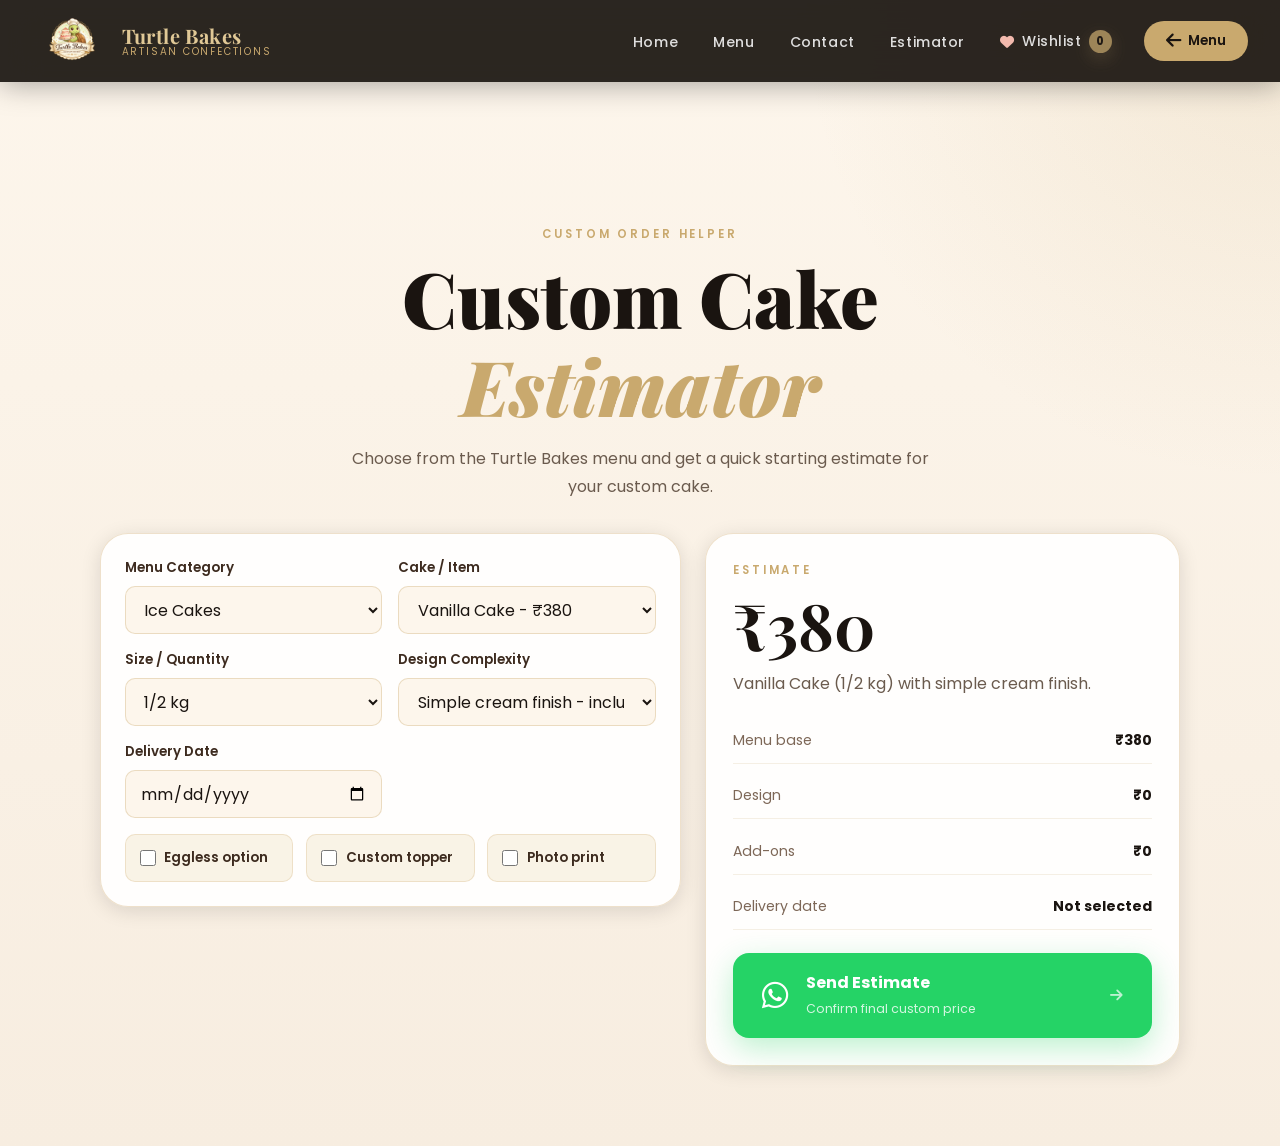
==== estimator.html @ bf0e906a "initial commit" ====
<!DOCTYPE html>
<html lang="en">

<head>
  <meta charset="UTF-8" />
  <meta name="viewport" content="width=device-width, initial-scale=1.0" />
  <title>Custom Cake Estimator | Turtle Bakes</title>
  <link rel="stylesheet" href="style.css" />
  <link rel="icon" type="image/png" sizes="64x64" href="logo.png" />
  <link
    href="https://fonts.googleapis.com/css2?family=Playfair+Display:ital,wght@0,400;0,600;0,700;0,900;1,400;1,600&family=Poppins:wght@300;400;500;600&family=Cormorant+Garamond:ital,wght@0,300;0,400;1,300;1,400&display=swap"
    rel="stylesheet" />
  <link rel="stylesheet" href="https://cdnjs.cloudflare.com/ajax/libs/font-awesome/6.5.0/css/all.min.css" />
</head>

<body class="estimator-page-body">
  <nav class="navbar wishlist-page-nav scrolled" id="navbar">
    <div class="nav-container">
      <a href="index.html#home" class="nav-logo">
        <span class="logo-turtle"><img src="logo.png" alt="Turtle Bakes logo" style="width: 80px;"></span>
        <div class="logo-text">
          <span class="logo-main">Turtle Bakes</span>
          <span class="logo-tagline">Artisan Confections</span>
        </div>
      </a>
      <ul class="nav-links" id="navLinks">
        <li><a href="index.html#home" class="nav-link">Home</a></li>
        <li><a href="index.html#menu" class="nav-link">Menu</a></li>
        <li><a href="index.html#contact" class="nav-link">Contact</a></li>
        <li><a href="estimator.html" class="nav-link active-link">Estimator</a></li>
        <li>
          <a href="wishlist.html" class="nav-link wishlist-nav-link" aria-label="Open wishlist">
            <i class="fas fa-heart"></i>
            <span>Wishlist</span>
            <span class="wishlist-count" data-wishlist-count>0</span>
          </a>
        </li>
      </ul>
      <a href="https://wa.me/916383881006?text=Hi%2C%20I%20want%20to%20enquire%20about%20cakes" target="_blank"
        class="nav-cta nav-cta-mobile">
        <i class="fab fa-whatsapp"></i> Order Now
      </a>
      <a href="index.html#menu" class="nav-cta nav-cta-desktop">
        <i class="fas fa-arrow-left"></i> Menu
      </a>
      <button class="hamburger" id="hamburger" aria-label="Toggle menu">
        <span></span><span></span><span></span>
      </button>
    </div>
  </nav>

  <main class="estimator-page">
    <section class="estimator-hero">
      <p class="section-eyebrow">Custom Order Helper</p>
      <h1>Custom Cake <em>Estimator</em></h1>
      <p>Choose from the Turtle Bakes menu and get a quick starting estimate for your custom cake.</p>
    </section>

    <section class="estimator-shell">
      <form class="estimator-panel" id="estimatorForm">
        <div class="estimator-field">
          <label for="categorySelect">Menu Category</label>
          <select id="categorySelect"></select>
        </div>

        <div class="estimator-field">
          <label for="cakeSelect">Cake / Item</label>
          <select id="cakeSelect"></select>
        </div>

        <div class="estimator-field">
          <label for="sizeSelect">Size / Quantity</label>
          <select id="sizeSelect"></select>
        </div>

        <div class="estimator-field">
          <label for="designSelect">Design Complexity</label>
          <select id="designSelect">
            <option value="0">Simple cream finish - included</option>
            <option value="120">Standard custom design - +₹120</option>
            <option value="250">Premium theme design - +₹250</option>
            <option value="450">Detailed sculpted design - +₹450</option>
          </select>
        </div>

        <div class="estimator-field">
          <label for="deliveryDate">Delivery Date</label>
          <input type="date" id="deliveryDate" />
        </div>

        <div class="estimator-addons">
          <label><input type="checkbox" value="50" data-addon="Eggless option" /> Eggless option</label>
          <label><input type="checkbox" value="120" data-addon="Custom topper" /> Custom topper</label>
          <label><input type="checkbox" value="150" data-addon="Photo print" /> Photo print</label>
        </div>
      </form>

      <aside class="estimator-result">
        <p class="section-eyebrow">Estimate</p>
        <h2 id="estimateTotal">₹0</h2>
        <p id="estimateSummary">Select a cake to calculate your starting estimate.</p>
        <div class="estimator-breakdown" id="estimateBreakdown"></div>
        <a href="#" target="_blank" class="btn-whatsapp-large estimator-whatsapp" id="estimateWhatsApp">
          <i class="fab fa-whatsapp"></i>
          <div>
            <span>Send Estimate</span>
            <small>Confirm final custom price</small>
          </div>
          <i class="fas fa-arrow-right"></i>
        </a>
      </aside>
    </section>
  </main>

  <script src="js/wishlist.js"></script>
  <script src="js/estimator.js"></script>
</body>

</html>
---- style.css ----
/* =============================================
   TURTLE BAKES — Luxury Bakery CSS
   Patisserie-inspired dark + beige palette
   ============================================= */

/* ─── CSS VARIABLES ─── */
:root {
  --dark:       #1a1410;
  --dark-2:     #231c15;
  --dark-3:     #2e2318;
  --mocha:      #3d2b1f;
  --gold:       #c9a96e;
  --gold-light: #e0c896;
  --gold-pale:  #f5ead4;
  --cream:      #fdf6ec;
  --cream-2:    #f7ede0;
  --beige:      #e8d5b7;
  --text-light: rgba(255,255,255,0.85);
  --text-muted: rgba(255,255,255,0.5);
  --shadow-sm:  0 4px 20px rgba(0,0,0,0.12);
  --shadow-md:  0 8px 40px rgba(0,0,0,0.2);
  --shadow-lg:  0 20px 60px rgba(0,0,0,0.3);
  --radius:     16px;
  --radius-sm:  10px;
  --radius-lg:  28px;
  --transition: 0.42s cubic-bezier(0.22,1,0.36,1);
}

/* ─── RESET & BASE ─── */
*, *::before, *::after { box-sizing: border-box; margin: 0; padding: 0; }
html { scroll-behavior: smooth; font-size: 16px; }
body {
  font-family: 'Poppins', sans-serif;
  background: var(--cream);
  color: var(--dark);
  overflow-x: hidden;
}
img { display: block; width: 100%; object-fit: cover; }
a { text-decoration: none; color: inherit; }
ul { list-style: none; }
button { border: none; cursor: pointer; background: none; font-family: inherit; }

.feat-img-wrap img,
.baking-img img,
.menu-card-img img,
.wishlist-page-img img,
.wishlist-detail-image img,
.about-img-main img,
.about-img-accent img,
.contact-img-card img {
  width: 100%;
  height: 100%;
  object-fit: cover;
  object-position: center center;
}

/* ─── TYPOGRAPHY ─── */
h1, h2, h3, h4 { font-family: 'Playfair Display', serif; line-height: 1.15; }
h1 { font-size: clamp(2.6rem, 6vw, 5.2rem); font-weight: 900; }
h2 { font-size: clamp(2rem, 4vw, 3.4rem); font-weight: 700; }
h3 { font-size: 1.25rem; font-weight: 600; }
h4 { font-size: 1.05rem; font-weight: 600; }
em { font-style: italic; color: var(--gold); }

/* ─── SCROLLBAR ─── */
::-webkit-scrollbar { width: 6px; }
::-webkit-scrollbar-track { background: var(--cream); }
::-webkit-scrollbar-thumb { background: var(--gold); border-radius: 3px; }

/* ─── SECTION HELPERS ─── */
.section-eyebrow {
  font-family: 'Poppins', sans-serif;
  font-size: 0.72rem;
  font-weight: 600;
  letter-spacing: 0.25em;
  text-transform: uppercase;
  color: var(--gold);
  margin-bottom: 0.6rem;
  display: block;
}
.section-eyebrow.light { color: var(--gold-light); }

.section-title { margin-bottom: 1rem; }
.section-sub {
  font-size: 1.02rem;
  color: #6b5b4e;
  max-width: 520px;
  margin: 0 auto;
  line-height: 1.7;
}

.section-header {
  text-align: center;
  padding: 0 1rem 3rem;
  max-width: 700px;
  margin: 0 auto;
}

/* ─── BUTTONS ─── */
.btn-primary {
  display: inline-flex;
  align-items: center;
  gap: 0.7rem;
  padding: 1rem 2.2rem;
  background: var(--gold);
  color: var(--dark);
  font-weight: 600;
  font-size: 0.9rem;
  letter-spacing: 0.05em;
  border-radius: 60px;
  transition: var(--transition);
  position: relative;
  overflow: hidden;
}
.btn-primary::before {
  content: '';
  position: absolute;
  inset: 0;
  background: white;
  opacity: 0;
  transition: opacity 0.3s;
}
.btn-primary:hover { transform: translateY(-3px); box-shadow: 0 12px 35px rgba(201,169,110,0.45); }
.btn-primary:hover::before { opacity: 0.12; }
.btn-primary i { transition: transform 0.3s; }
.btn-primary:hover i { transform: translateX(5px); }

.btn-outline {
  display: inline-flex;
  align-items: center;
  gap: 0.7rem;
  padding: 1rem 2.2rem;
  border: 1.5px solid var(--gold-light);
  color: var(--gold-light);
  font-weight: 600;
  font-size: 0.9rem;
  letter-spacing: 0.05em;
  border-radius: 60px;
  transition: var(--transition);
}
.btn-outline:hover {
  background: var(--gold-light);
  color: var(--dark);
  transform: translateY(-3px);
}
.btn-outline:hover i { transform: translateX(5px); }
.btn-outline i { transition: transform 0.3s; }

.btn-whatsapp {
  display: inline-flex;
  align-items: center;
  gap: 0.7rem;
  padding: 1rem 2.2rem;
  background: #25D366;
  color: white;
  font-weight: 600;
  font-size: 0.95rem;
  border-radius: 60px;
  transition: var(--transition);
  box-shadow: 0 8px 25px rgba(37,211,102,0.3);
}
.btn-whatsapp:hover { background: #1ebe5d; transform: translateY(-3px); box-shadow: 0 14px 35px rgba(37,211,102,0.4); }
.btn-whatsapp i { font-size: 1.2rem; }

/* ─── ANIMATIONS ─── */
@keyframes fadeUp {
  from { opacity: 0; transform: translateY(30px); }
  to   { opacity: 1; transform: translateY(0); }
}
@keyframes marquee {
  from { transform: translateX(0); }
  to   { transform: translateX(-50%); }
}
@keyframes pulse-ring {
  0%   { transform: scale(0.95); box-shadow: 0 0 0 0 rgba(37,211,102,0.6); }
  70%  { transform: scale(1);    box-shadow: 0 0 0 14px rgba(37,211,102,0); }
  100% { transform: scale(0.95); box-shadow: 0 0 0 0 rgba(37,211,102,0); }
}
@keyframes scrollLine {
  0%   { height: 0; opacity: 1; }
  100% { height: 48px; opacity: 0; }
}
@keyframes countUp { from { opacity: 0; } to { opacity: 1; } }

/* Reveal on scroll */
.reveal {
  opacity: 0;
  transform: translateY(40px);
  transition: opacity 0.7s ease, transform 0.7s ease;
}
.reveal.visible { opacity: 1; transform: translateY(0); }
.reveal:nth-child(2) { transition-delay: 0.1s; }
.reveal:nth-child(3) { transition-delay: 0.2s; }
.reveal:nth-child(4) { transition-delay: 0.3s; }
.reveal:nth-child(5) { transition-delay: 0.4s; }

/* Slide content animations */
.hero-slide .fade-up { opacity: 0; transform: translateY(28px); }
.hero-slide.active .fade-up { animation: fadeUp 0.7s ease forwards; }
.hero-slide.active .delay-1 { animation-delay: 0.2s; }
.hero-slide.active .delay-2 { animation-delay: 0.4s; }
.hero-slide.active .delay-3 { animation-delay: 0.6s; }

/* ─── NAVBAR ─── */
.navbar {
  position: fixed;
  top: 0; left: 0; right: 0;
  z-index: 1000;
  transition: background 0.4s, box-shadow 0.4s, padding 0.4s;
  padding: 1.4rem 0;
}
.navbar.scrolled {
  background: rgba(26,20,16,0.92);
  backdrop-filter: blur(18px) saturate(1.5);
  -webkit-backdrop-filter: blur(18px) saturate(1.5);
  box-shadow: 0 2px 30px rgba(0,0,0,0.35);
  padding: 0.9rem 0;
}

.nav-container {
  max-width: 1280px;
  margin: 0 auto;
  padding: 0 2rem;
  display: flex;
  align-items: center;
  gap: 2rem;
}

.nav-logo {
  display: flex;
  align-items: center;
  gap: 0.6rem;
  text-decoration: none;
  margin-right: auto;
  order: 1;
}
.logo-turtle { font-size: 1.8rem; }
.logo-text { display: flex; flex-direction: column; line-height: 1.1; }
.logo-main {
  font-family: 'Playfair Display', serif;
  font-size: 1.25rem;
  font-weight: 700;
  color: var(--gold-light);
  letter-spacing: 0.02em;
}
.logo-tagline {
  font-size: 0.62rem;
  font-weight: 400;
  letter-spacing: 0.18em;
  text-transform: uppercase;
  color: var(--gold);
}

.nav-links {
  display: flex;
  gap: 2.2rem;
  align-items: center;
  order: 2;
}
.nav-link {
  font-size: 0.88rem;
  font-weight: 500;
  color: var(--text-light);
  letter-spacing: 0.04em;
  position: relative;
  transition: color 0.3s;
}
.nav-link::after {
  content: '';
  position: absolute;
  bottom: -4px; left: 0;
  width: 0; height: 1.5px;
  background: var(--gold);
  transition: width 0.3s ease;
}
.nav-link:hover { color: var(--gold-light); }
.nav-link:hover::after { width: 100%; }

.nav-cta {
  display: flex;
  align-items: center;
  gap: 0.4rem;
  padding: 0.6rem 1.4rem;
  background: #25D366;
  color: white;
  font-size: 0.85rem;
  font-weight: 600;
  border-radius: 60px;
  transition: var(--transition);
  order: 3;
  flex-shrink: 0;
}
.nav-cta:hover { background: #1ebe5d; transform: translateY(-2px); }
.nav-cta i { font-size: 1.1rem; }

.hamburger {
  display: none;
  flex-direction: column;
  gap: 5px;
  padding: 4px;
  order: 4;
  flex-shrink: 0;
}
.hamburger span {
  display: block;
  width: 24px; height: 2px;
  background: var(--gold-light);
  border-radius: 2px;
  transition: 0.3s;
}
.hamburger.active span:nth-child(1) { transform: rotate(45deg) translate(5px,5px); }
.hamburger.active span:nth-child(2) { opacity: 0; }
.hamburger.active span:nth-child(3) { transform: rotate(-45deg) translate(5px,-5px); }

/* ─── HERO ─── */
.hero {
  position: relative;
  width: 100%;
  height: 100vh;
  min-height: 600px;
  overflow: hidden;
}

.hero-slider {
  position: relative;
  width: 100%; height: 100%;
}

.hero-slide {
  position: absolute;
  inset: 0;
  background-image: var(--slide-bg);
  background-size: cover;
  background-position: center center;
  opacity: 0;
  transition: opacity 1.1s ease;
  transform: scale(1.04);
}
.hero-slide.active {
  opacity: 1;
  z-index: 1;
  animation: heroZoom 7s ease forwards;
}
@keyframes heroZoom {
  from { transform: scale(1.04); }
  to   { transform: scale(1); }
}

.slide-overlay {
  position: absolute;
  inset: 0;
  background: linear-gradient(
    135deg,
    rgba(20,12,8,0.78) 0%,
    rgba(20,12,8,0.4) 60%,
    rgba(20,12,8,0.2) 100%
  );
}

.slide-content {
  position: absolute;
  inset: 0;
  display: flex;
  flex-direction: column;
  justify-content: center;
  padding: 0 8vw;
  max-width: 780px;
  z-index: 2;
}

.slide-label {
  font-size: 0.75rem;
  font-weight: 600;
  letter-spacing: 0.3em;
  text-transform: uppercase;
  color: var(--gold);
  margin-bottom: 1.2rem;
}

.slide-title {
  color: white;
  text-shadow: 0 4px 30px rgba(0,0,0,0.4);
  margin-bottom: 1.2rem;
}

.slide-sub {
  font-size: 1.1rem;
  color: rgba(255,255,255,0.75);
  margin-bottom: 2.5rem;
  font-weight: 300;
  letter-spacing: 0.02em;
}

.slider-btn {
  position: absolute;
  top: 50%; transform: translateY(-50%);
  z-index: 10;
  width: 54px; height: 54px;
  border-radius: 50%;
  background: rgba(255,255,255,0.12);
  backdrop-filter: blur(8px);
  color: white;
  font-size: 1rem;
  transition: var(--transition);
  border: 1px solid rgba(255,255,255,0.2);
}
.slider-btn:hover { background: var(--gold); color: var(--dark); transform: translateY(-50%) scale(1.1); }
.slider-btn.prev { left: 2rem; }
.slider-btn.next { right: 2rem; }

.slider-dots {
  position: absolute;
  bottom: 2.5rem; left: 50%;
  transform: translateX(-50%);
  display: flex; gap: 0.6rem;
  z-index: 10;
}
.slider-dot {
  width: 8px; height: 8px;
  border-radius: 50%;
  background: rgba(255,255,255,0.4);
  cursor: pointer;
  transition: 0.3s;
}
.slider-dot.active {
  background: var(--gold);
  width: 24px;
  border-radius: 4px;
}

.scroll-indicator {
  position: absolute;
  bottom: 2.5rem; right: 3rem;
  display: flex;
  flex-direction: column;
  align-items: center;
  gap: 0.4rem;
  z-index: 10;
}
.scroll-indicator span {
  font-size: 0.65rem;
  letter-spacing: 0.2em;
  text-transform: uppercase;
  color: rgba(255,255,255,0.5);
  writing-mode: vertical-rl;
}
.scroll-line {
  width: 1px;
  height: 48px;
  background: linear-gradient(to bottom, var(--gold), transparent);
  animation: scrollLine 1.8s ease-in-out infinite;
}

/* ─── MARQUEE ─── */
.marquee-strip {
  background: var(--dark-2);
  border-top: 1px solid rgba(201,169,110,0.15);
  border-bottom: 1px solid rgba(201,169,110,0.15);
  padding: 0.95rem 0;
  overflow: hidden;
  white-space: nowrap;
}
.marquee-track {
  display: inline-flex;
  gap: 2.5rem;
  animation: marquee 28s linear infinite;
}
.marquee-track span {
  font-size: 0.82rem;
  font-weight: 500;
  letter-spacing: 0.1em;
  text-transform: uppercase;
  color: var(--gold);
}
.marquee-track span:nth-child(even) {
  color: rgba(201,169,110,0.35);
  font-size: 0.6rem;
}

/* ─── FEATURED SECTION ─── */
.featured {
  padding: 6rem 0 5rem;
  background: var(--cream);
  overflow: hidden;
}

.featured-wrapper {
  position: relative;
  display: flex;
  align-items: center;
  gap: 0;
}

.featured-track-container {
  flex: 1;
  overflow: hidden;
  padding: 1rem 0 2rem;
  cursor: grab;
  user-select: none;
}
.featured-track-container:active { cursor: grabbing; }

.featured-track {
  display: flex;
  gap: 1.5rem;
  padding: 0.5rem 4rem;
  transition: transform 0.5s cubic-bezier(0.22,1,0.36,1);
}

.feat-card {
  flex: 0 0 280px;
  background: white;
  border-radius: var(--radius-lg);
  overflow: hidden;
  box-shadow: var(--shadow-sm);
  transition: var(--transition);
  border: 1px solid rgba(232,213,183,0.5);
}
.feat-card:hover {
  transform: translateY(-10px);
  box-shadow: var(--shadow-md);
}

.feat-img-wrap {
  position: relative;
  aspect-ratio: 7 / 5;
  overflow: hidden;
}
.feat-img-wrap img {
  transition: transform 0.6s ease;
}
.feat-card:hover .feat-img-wrap img { transform: scale(1.08); }

.feat-badge {
  position: absolute;
  top: 1rem; left: 1rem;
  background: var(--gold);
  color: var(--dark);
  font-size: 0.68rem;
  font-weight: 700;
  letter-spacing: 0.08em;
  text-transform: uppercase;
  padding: 0.35rem 0.75rem;
  border-radius: 30px;
}

.feat-info {
  padding: 1.2rem 1.4rem 1.4rem;
}
.feat-info h3 {
  font-size: 1.05rem;
  color: var(--dark);
  margin-bottom: 0.3rem;
}
.feat-info p {
  font-size: 0.82rem;
  color: #8a7060;
  margin-bottom: 0.9rem;
  line-height: 1.5;
}
.feat-price {
  font-family: 'Playfair Display', serif;
  font-size: 1.15rem;
  font-weight: 700;
  color: var(--gold);
}

.feat-btn {
  width: 48px; height: 48px;
  border-radius: 50%;
  background: white;
  color: var(--dark);
  font-size: 0.9rem;
  border: 1.5px solid var(--beige);
  transition: var(--transition);
  flex-shrink: 0;
  margin: 0 0.5rem;
  box-shadow: var(--shadow-sm);
  z-index: 2;
}
.feat-btn:hover { background: var(--gold); color: white; border-color: var(--gold); transform: scale(1.1); }

/* ─── BAKING BANNER ─── */
.baking-banner {
  position: relative;
  min-height: 540px;
  display: flex;
  align-items: center;
  overflow: hidden;
}

.baking-img {
  position: absolute;
  inset: 0;
}
.baking-img img { object-position: center 30%; }
.baking-overlay {
  position: absolute; inset: 0;
  background: linear-gradient(to right, rgba(20,12,8,0.88) 40%, rgba(20,12,8,0.35) 100%);
}

.baking-content {
  position: relative;
  z-index: 1;
  padding: 4rem 8vw;
  max-width: 600px;
  color: white;
}
.baking-content h2 { color: white; margin-bottom: 1.2rem; }
.baking-content p {
  color: rgba(255,255,255,0.75);
  line-height: 1.8;
  margin-bottom: 2rem;
  font-size: 0.97rem;
}

/* ─── MENU SECTION ─── */
.menu {
  padding: 6rem 0 5rem;
  background: var(--cream-2);
}

.menu-tabs {
  display: flex;
  justify-content: center;
  gap: 0.8rem;
  flex-wrap: wrap;
  padding: 0 1rem 3rem;
}

.tab-btn {
  padding: 0.65rem 1.6rem;
  border-radius: 60px;
  font-size: 0.88rem;
  font-weight: 600;
  color: #6b5b4e;
  border: 1.5px solid var(--beige);
  background: white;
  transition: var(--transition);
  letter-spacing: 0.02em;
}
.tab-btn:hover { border-color: var(--gold); color: var(--gold); }
.tab-btn.active {
  background: var(--dark);
  color: var(--gold-light);
  border-color: var(--dark);
  box-shadow: 0 6px 20px rgba(26,20,16,0.25);
}

.menu-grid {
  display: grid;
  grid-template-columns: repeat(auto-fill, minmax(260px, 1fr));
  gap: 1.5rem;
  max-width: 1280px;
  margin: 0 auto;
  padding: 0 2rem;
}
.menu-grid.hidden { display: none; }

.menu-card {
  background: white;
  border-radius: var(--radius);
  overflow: hidden;
  box-shadow: var(--shadow-sm);
  border: 1px solid rgba(232,213,183,0.6);
  transition: var(--transition);
}
.menu-card:hover {
  transform: translateY(-8px);
  box-shadow: 0 12px 40px rgba(0,0,0,0.14);
}

.menu-card-img {
  aspect-ratio: 4 / 3;
  overflow: hidden;
}
.menu-card-img img {
  transition: transform 0.6s ease;
}
.menu-card:hover .menu-card-img img { transform: scale(1.07); }

.menu-card-body { padding: 1.2rem 1.3rem 1.4rem; }

.menu-card-top {
  display: flex;
  justify-content: space-between;
  align-items: flex-start;
  margin-bottom: 0.4rem;
  gap: 0.5rem;
}
.menu-card-top h4 { font-size: 1rem; color: var(--dark); }
.menu-tag {
  font-size: 0.65rem;
  font-weight: 600;
  letter-spacing: 0.08em;
  text-transform: uppercase;
  color: var(--gold);
  background: rgba(201,169,110,0.1);
  padding: 0.25rem 0.55rem;
  border-radius: 20px;
  white-space: nowrap;
  border: 1px solid rgba(201,169,110,0.3);
}

.menu-card-body > p {
  font-size: 0.82rem;
  color: #8a7060;
  margin-bottom: 0.9rem;
  line-height: 1.5;
}

.menu-price {
  font-family: 'Playfair Display', serif;
  font-size: 1.3rem;
  font-weight: 700;
  color: var(--dark);
}

/* WISHLIST */
.wishlist-nav-link {
  display: inline-flex;
  align-items: center;
  gap: 0.45rem;
}
.wishlist-nav-link i { color: #f2b9ad; }
.wishlist-count {
  min-width: 1.45rem;
  height: 1.45rem;
  display: inline-flex;
  align-items: center;
  justify-content: center;
  border-radius: 999px;
  background: var(--gold);
  color: var(--dark);
  font-size: 0.72rem;
  font-weight: 700;
  line-height: 1;
  box-shadow: 0 6px 18px rgba(201,169,110,0.28);
}
.wishlist-count.is-empty { opacity: 0.72; }
.wishlist-count.bump { animation: wishlistBadgeBump 0.42s ease; }
.wishlist-media { position: relative; }
.wishlist-btn {
  position: absolute;
  top: 0.9rem;
  right: 0.9rem;
  z-index: 3;
  width: 42px;
  height: 42px;
  display: inline-flex;
  align-items: center;
  justify-content: center;
  border-radius: 50%;
  background: rgba(253,246,236,0.94);
  color: var(--mocha);
  border: 1px solid rgba(255,255,255,0.68);
  box-shadow: 0 8px 24px rgba(26,20,16,0.18);
  transition: transform 0.28s ease, background 0.28s ease, color 0.28s ease, box-shadow 0.28s ease;
  backdrop-filter: blur(10px);
}
.wishlist-btn:hover {
  transform: translateY(-2px) scale(1.05);
  background: white;
  color: #c94f62;
}
.wishlist-btn.saved {
  background: #fff1ee;
  color: #c94f62;
}
.wishlist-btn.heart-pop { animation: wishlistHeartPop 0.52s ease; }
.wishlist-toast-wrap {
  position: fixed;
  top: 6.4rem;
  right: 1.3rem;
  z-index: 2000;
  display: grid;
  gap: 0.7rem;
  pointer-events: none;
}
.wishlist-toast {
  display: flex;
  align-items: center;
  gap: 0.7rem;
  max-width: min(330px, calc(100vw - 2rem));
  padding: 0.9rem 1rem;
  border-radius: 999px;
  background: rgba(26,20,16,0.95);
  color: var(--cream);
  font-size: 0.85rem;
  box-shadow: 0 18px 40px rgba(0,0,0,0.25);
  opacity: 0;
  transform: translateY(-10px) translateX(14px);
  transition: opacity 0.28s ease, transform 0.28s ease;
}
.wishlist-toast i { color: #f2b9ad; }
.wishlist-toast.show {
  opacity: 1;
  transform: translateY(0) translateX(0);
}

.wishlist-page-body {
  min-height: 100vh;
  background:
    radial-gradient(circle at top left, rgba(201,169,110,0.18), transparent 32rem),
    linear-gradient(180deg, var(--cream) 0%, var(--cream-2) 100%);
}
.wishlist-page-nav { position: sticky; }
.wishlist-page {
  padding-top: 4rem;
  min-height: 100vh;
}
.wishlist-hero {
  max-width: 880px;
  margin: 0 auto;
  padding: 5rem 1.5rem 2rem;
  text-align: center;
}
.wishlist-hero h1 {
  color: var(--dark);
  margin-bottom: 1rem;
}
.wishlist-hero p:last-child {
  color: #6b5b4e;
  line-height: 1.75;
  max-width: 620px;
  margin: 0 auto;
}
.wishlist-shell {
  width: min(1180px, calc(100% - 2rem));
  margin: 0 auto;
  padding: 1rem 0 5rem;
}
.wishlist-grid-page {
  display: grid;
  grid-template-columns: repeat(auto-fill, minmax(280px, 360px));
  justify-content: center;
  gap: 1.4rem;
}
.wishlist-page-card {
  width: 100%;
  max-width: 360px;
  overflow: hidden;
  border-radius: var(--radius);
  background: rgba(255,255,255,0.92);
  border: 1px solid rgba(232,213,183,0.7);
  box-shadow: var(--shadow-sm);
  animation: wishlistFadeIn 0.5s ease both;
  transition: transform 0.35s ease, box-shadow 0.35s ease, opacity 0.25s ease;
}
.wishlist-page-card:hover {
  transform: translateY(-7px);
  box-shadow: var(--shadow-md);
}
.wishlist-page-card.removing {
  opacity: 0;
  transform: scale(0.96);
}
.wishlist-page-img {
  aspect-ratio: 4 / 3;
  overflow: hidden;
}
.wishlist-page-img img {
  transition: transform 0.55s ease;
}
.wishlist-page-card:hover .wishlist-page-img img { transform: scale(1.06); }
.wishlist-page-info {
  padding: 1.25rem;
}
.wishlist-page-info h2 {
  font-size: 1.25rem;
  color: var(--dark);
  margin-bottom: 0.45rem;
}
.wishlist-page-info p {
  min-height: 3.1rem;
  color: #7d6757;
  font-size: 0.88rem;
  line-height: 1.6;
  margin-bottom: 0.95rem;
}
.wishlist-page-price {
  font-family: 'Playfair Display', serif;
  font-size: 1.35rem;
  font-weight: 700;
  color: var(--mocha);
  margin-bottom: 1.05rem;
}
.wishlist-page-actions {
  display: flex;
  align-items: center;
  gap: 0.75rem;
}
.wishlist-view-btn,
.wishlist-remove-btn {
  display: inline-flex;
  align-items: center;
  justify-content: center;
  border-radius: 999px;
  transition: var(--transition);
}
.wishlist-view-btn {
  flex: 1;
  gap: 0.55rem;
  min-height: 44px;
  padding: 0 1rem;
  background: var(--dark);
  color: var(--gold-light);
  font-weight: 600;
  font-size: 0.86rem;
}
.wishlist-view-btn:hover {
  transform: translateY(-2px);
  background: var(--mocha);
}
.wishlist-remove-btn {
  width: 44px;
  height: 44px;
  background: #fff4f1;
  color: #b84b4b;
  border: 1px solid rgba(184,75,75,0.16);
}
.wishlist-remove-btn:hover {
  transform: rotate(8deg) scale(1.04);
  background: #b84b4b;
  color: white;
}
.wishlist-empty {
  max-width: 580px;
  margin: 1rem auto 0;
  padding: 3rem 1.6rem;
  text-align: center;
  border-radius: var(--radius-lg);
  background: rgba(255,255,255,0.82);
  border: 1px solid rgba(232,213,183,0.72);
  box-shadow: var(--shadow-sm);
  animation: wishlistFadeIn 0.48s ease both;
}
.wishlist-empty-icon {
  width: 82px;
  height: 82px;
  display: inline-flex;
  align-items: center;
  justify-content: center;
  margin-bottom: 1.3rem;
  border-radius: 50%;
  background: #fff0ec;
  color: #c94f62;
  font-size: 2rem;
}
.wishlist-empty h2 {
  margin-bottom: 0.7rem;
  color: var(--dark);
}
.wishlist-empty p {
  color: #7d6757;
  line-height: 1.7;
  margin: 0 auto 1.7rem;
  max-width: 390px;
}
.wishlist-detail-modal {
  position: fixed;
  inset: 0;
  z-index: 2500;
  display: grid;
  place-items: center;
  padding: 1rem;
  opacity: 0;
  visibility: hidden;
  transition: opacity 0.28s ease, visibility 0.28s ease;
}
.wishlist-detail-modal.open {
  opacity: 1;
  visibility: visible;
}
.wishlist-detail-backdrop {
  position: absolute;
  inset: 0;
  background: rgba(12,8,5,0.7);
  backdrop-filter: blur(9px);
}
.wishlist-detail-card {
  position: relative;
  width: min(920px, 100%);
  max-height: min(760px, calc(100vh - 2rem));
  display: grid;
  grid-template-columns: minmax(0, 1fr) minmax(320px, 0.9fr);
  overflow: hidden;
  border-radius: var(--radius-lg);
  background: var(--cream);
  box-shadow: var(--shadow-lg);
  transform: translateY(18px) scale(0.98);
  transition: transform 0.3s ease;
}
.wishlist-detail-modal.open .wishlist-detail-card {
  transform: translateY(0) scale(1);
}
.wishlist-detail-close {
  position: absolute;
  top: 1rem;
  right: 1rem;
  z-index: 2;
  width: 42px;
  height: 42px;
  border-radius: 50%;
  background: rgba(253,246,236,0.94);
  color: var(--dark);
  box-shadow: var(--shadow-sm);
}
.wishlist-detail-image img {
  height: 100%;
  min-height: 430px;
}
.wishlist-detail-content {
  padding: 3rem 2rem;
  overflow-y: auto;
}
.wishlist-detail-content h2 {
  margin-bottom: 1rem;
  color: var(--dark);
}
.wishlist-detail-content p {
  color: #6b5b4e;
  line-height: 1.8;
  margin-bottom: 1.4rem;
}
.wishlist-detail-price {
  font-family: 'Playfair Display', serif;
  font-size: 1.8rem;
  font-weight: 700;
  color: var(--gold);
  margin-bottom: 1.5rem;
}
@keyframes wishlistHeartPop {
  0% { transform: scale(1); }
  35% { transform: scale(1.24); }
  65% { transform: scale(0.92); }
  100% { transform: scale(1); }
}
@keyframes wishlistBadgeBump {
  0%, 100% { transform: scale(1); }
  45% { transform: scale(1.18); }
}
@keyframes wishlistFadeIn {
  from { opacity: 0; transform: translateY(16px); }
  to { opacity: 1; transform: translateY(0); }
}

/* CUSTOM CAKE ESTIMATOR */
.estimator-page-body {
  min-height: 100vh;
  background:
    radial-gradient(circle at top right, rgba(201,169,110,0.18), transparent 30rem),
    linear-gradient(180deg, var(--cream) 0%, var(--cream-2) 100%);
}
.estimator-page {
  min-height: 100vh;
  padding: 4rem 0 5rem;
}
.estimator-hero {
  max-width: 820px;
  margin: 0 auto;
  padding: 5rem 1.5rem 2rem;
  text-align: center;
}
.estimator-hero h1 {
  color: var(--dark);
  margin-bottom: 1rem;
}
.estimator-hero p:last-child {
  color: #6b5b4e;
  line-height: 1.75;
  max-width: 600px;
  margin: 0 auto;
}
.estimator-shell {
  width: min(1080px, calc(100% - 2rem));
  margin: 0 auto;
  display: grid;
  grid-template-columns: minmax(0, 1.1fr) minmax(320px, 0.9fr);
  gap: 1.5rem;
  align-items: start;
}
.estimator-panel,
.estimator-result {
  border-radius: var(--radius-lg);
  background: rgba(255,255,255,0.92);
  border: 1px solid rgba(232,213,183,0.72);
  box-shadow: var(--shadow-sm);
}
.estimator-panel {
  display: grid;
  grid-template-columns: 1fr 1fr;
  gap: 1rem;
  padding: 1.5rem;
}
.estimator-field {
  display: grid;
  gap: 0.5rem;
}
.estimator-field label,
.estimator-addons label {
  color: var(--mocha);
  font-size: 0.84rem;
  font-weight: 600;
}
.estimator-field select,
.estimator-field input {
  width: 100%;
  min-height: 48px;
  border: 1.5px solid rgba(201,169,110,0.35);
  border-radius: var(--radius-sm);
  background: var(--cream);
  color: var(--dark);
  padding: 0 0.9rem;
  font: inherit;
  outline: none;
  transition: border-color 0.25s ease, box-shadow 0.25s ease;
}
.estimator-field select:focus,
.estimator-field input:focus {
  border-color: var(--gold);
  box-shadow: 0 0 0 4px rgba(201,169,110,0.14);
}
.estimator-addons {
  grid-column: 1 / -1;
  display: grid;
  grid-template-columns: repeat(3, minmax(0, 1fr));
  gap: 0.8rem;
}
.estimator-addons label {
  display: flex;
  align-items: center;
  gap: 0.55rem;
  min-height: 48px;
  padding: 0.75rem 0.85rem;
  border: 1px solid rgba(201,169,110,0.25);
  border-radius: var(--radius-sm);
  background: rgba(245,234,212,0.55);
}
.estimator-addons input {
  width: 16px;
  height: 16px;
  accent-color: var(--gold);
}
.estimator-result {
  position: sticky;
  top: 6.5rem;
  padding: 1.7rem;
}
.estimator-result h2 {
  font-size: clamp(2.4rem, 6vw, 4rem);
  color: var(--dark);
  margin-bottom: 0.5rem;
}
.estimator-result > p:not(.section-eyebrow) {
  color: #6b5b4e;
  line-height: 1.7;
  margin-bottom: 1.3rem;
}
.estimator-breakdown {
  display: grid;
  gap: 0.6rem;
  margin-bottom: 1.4rem;
}
.estimator-breakdown div {
  display: flex;
  align-items: center;
  justify-content: space-between;
  gap: 1rem;
  padding: 0.75rem 0;
  border-bottom: 1px solid rgba(201,169,110,0.18);
  color: #7d6757;
  font-size: 0.88rem;
}
.estimator-breakdown strong {
  color: var(--dark);
  white-space: nowrap;
}
.estimator-whatsapp {
  width: 100%;
}

.menu-note {
  display: flex;
  align-items: center;
  justify-content: center;
  gap: 0.6rem;
  margin: 2.5rem auto 0;
  max-width: 600px;
  padding: 1rem 1.5rem;
  background: rgba(201,169,110,0.1);
  border: 1px solid rgba(201,169,110,0.3);
  border-radius: var(--radius-sm);
  color: #6b5b4e;
  font-size: 0.85rem;
}
.menu-note i { color: var(--gold); }

.menu-cta {
  text-align: center;
  margin-top: 3rem;
  padding: 0 1rem;
}
.menu-cta p {
  font-family: 'Playfair Display', serif;
  font-size: 1.1rem;
  color: #6b5b4e;
  margin-bottom: 1rem;
  font-style: italic;
}

/* ─── STATS BAR ─── */
.stats-bar {
  background: var(--dark);
  padding: 3.5rem 0;
}
.stats-container {
  max-width: 900px;
  margin: 0 auto;
  padding: 0 2rem;
  display: flex;
  justify-content: center;
  align-items: center;
  gap: 0;
  flex-wrap: wrap;
}
.stat-item {
  flex: 1;
  min-width: 140px;
  text-align: center;
  padding: 1rem;
}
.stat-num {
  font-family: 'Playfair Display', serif;
  font-size: 2.8rem;
  font-weight: 700;
  color: var(--gold);
  line-height: 1;
  margin-bottom: 0.4rem;
}
.stat-label {
  font-size: 0.8rem;
  font-weight: 500;
  letter-spacing: 0.08em;
  text-transform: uppercase;
  color: var(--text-muted);
}
.stat-divider {
  width: 1px;
  height: 60px;
  background: rgba(201,169,110,0.2);
}

/* ─── ABOUT ─── */
.about {
  padding: 6rem 0;
  background: var(--cream);
}
.about-container {
  max-width: 1200px;
  margin: 0 auto;
  padding: 0 2rem;
  display: grid;
  grid-template-columns: 1fr 1fr;
  gap: 5rem;
  align-items: center;
}

.about-images {
  position: relative;
}
.about-img-main {
  border-radius: var(--radius-lg);
  overflow: hidden;
  height: 500px;
  box-shadow: var(--shadow-md);
}

.about-img-accent {
  position: absolute;
  bottom: -2.5rem; right: -2.5rem;
  width: 200px; height: 200px;
  border-radius: var(--radius);
  overflow: hidden;
  box-shadow: var(--shadow-md);
  border: 5px solid white;
}

.about-tag {
  position: absolute;
  top: -1rem; left: 1rem;
  background: var(--gold);
  color: var(--dark);
  font-size: 0.7rem;
  font-weight: 700;
  letter-spacing: 0.12em;
  text-transform: uppercase;
  padding: 0.4rem 0.9rem;
  border-radius: 20px;
}

.about-content { padding: 1rem 0; }
.about-lead {
  font-family: 'Cormorant Garamond', serif;
  font-size: 1.5rem;
  font-style: italic;
  color: var(--gold);
  margin-bottom: 1.2rem;
}
.about-body {
  font-size: 0.95rem;
  color: #5a4a3e;
  line-height: 1.9;
  margin-bottom: 1rem;
}

.about-signs {
  display: flex;
  gap: 1.5rem;
  flex-wrap: wrap;
  margin-top: 2rem;
}
.sign-item {
  display: flex;
  align-items: center;
  gap: 0.5rem;
  font-size: 0.85rem;
  font-weight: 600;
  color: var(--dark);
}
.sign-item i {
  color: var(--gold);
  font-size: 1rem;
}

/* ─── TESTIMONIALS ─── */
.testimonials {
  padding: 5rem 0 6rem;
  background: var(--dark-2);
}
.testimonials .section-eyebrow { color: var(--gold); }
.testimonials .section-title { color: white; }

.testi-grid {
  display: grid;
  grid-template-columns: repeat(auto-fill, minmax(280px, 1fr));
  gap: 1.5rem;
  max-width: 1100px;
  margin: 0 auto;
  padding: 0 2rem;
}

.testi-card {
  background: rgba(255,255,255,0.04);
  border: 1px solid rgba(201,169,110,0.15);
  border-radius: var(--radius);
  padding: 2rem;
  transition: var(--transition);
}
.testi-card:hover {
  background: rgba(255,255,255,0.07);
  border-color: rgba(201,169,110,0.35);
  transform: translateY(-5px);
}

.testi-stars {
  color: var(--gold);
  font-size: 1.1rem;
  letter-spacing: 0.1em;
  margin-bottom: 1rem;
}

.testi-card p {
  font-size: 0.92rem;
  color: rgba(255,255,255,0.7);
  line-height: 1.8;
  font-style: italic;
  margin-bottom: 1.5rem;
}

.testi-author {
  display: flex;
  align-items: center;
  gap: 0.8rem;
}
.testi-avatar {
  width: 42px; height: 42px;
  border-radius: 50%;
  background: var(--gold);
  color: var(--dark);
  font-weight: 700;
  font-size: 1rem;
  display: flex;
  align-items: center;
  justify-content: center;
}
.testi-author strong {
  display: block;
  color: white;
  font-size: 0.88rem;
}
.testi-author span {
  color: rgba(255,255,255,0.45);
  font-size: 0.78rem;
}

/* ─── CONTACT ─── */
.contact {
  padding: 6rem 0;
  background: var(--dark);
}
.contact-container {
  max-width: 1200px;
  margin: 0 auto;
  padding: 0 2rem;
  display: grid;
  grid-template-columns: 1fr 1fr;
  gap: 5rem;
  align-items: center;
}

.contact-info { color: white; }
.contact-info h2 { color: white; margin-bottom: 1rem; }
.contact-sub {
  color: rgba(255,255,255,0.6);
  font-size: 0.97rem;
  line-height: 1.7;
  margin-bottom: 2.5rem;
}

.contact-details {
  display: flex;
  flex-direction: column;
  gap: 1.5rem;
  margin-bottom: 2.5rem;
}
.contact-item {
  display: flex;
  gap: 1.1rem;
  align-items: flex-start;
}
.contact-icon {
  width: 42px; height: 42px;
  border-radius: 10px;
  background: rgba(201,169,110,0.12);
  border: 1px solid rgba(201,169,110,0.2);
  display: flex;
  align-items: center;
  justify-content: center;
  color: var(--gold);
  font-size: 0.95rem;
  flex-shrink: 0;
}
.contact-item strong {
  display: block;
  font-size: 0.78rem;
  font-weight: 600;
  letter-spacing: 0.08em;
  text-transform: uppercase;
  color: var(--gold);
  margin-bottom: 0.25rem;
}
.contact-item span {
  font-size: 0.9rem;
  color: rgba(255,255,255,0.65);
  line-height: 1.6;
}
.contact-item span a {
  color: rgba(255,255,255,0.65);
  transition: color 0.2s;
}
.contact-item span a:hover { color: var(--gold-light); }

.btn-whatsapp-large {
  display: flex;
  align-items: center;
  gap: 1.1rem;
  padding: 1.1rem 1.8rem;
  background: #25D366;
  color: white;
  border-radius: var(--radius);
  transition: var(--transition);
  box-shadow: 0 10px 30px rgba(37,211,102,0.3);
}
.btn-whatsapp-large:hover {
  background: #1ebe5d;
  transform: translateY(-4px);
  box-shadow: 0 16px 40px rgba(37,211,102,0.4);
}
.btn-whatsapp-large > i:first-child { font-size: 1.9rem; }
.btn-whatsapp-large div { flex: 1; }
.btn-whatsapp-large span {
  display: block;
  font-weight: 700;
  font-size: 1rem;
}
.btn-whatsapp-large small {
  font-size: 0.78rem;
  opacity: 0.8;
}
.btn-whatsapp-large > i:last-child { font-size: 0.9rem; opacity: 0.7; }

.contact-visual { position: relative; }
.contact-card-stack {
  position: relative;
  border-radius: var(--radius-lg);
  overflow: visible;
}
.contact-img-card {
  border-radius: var(--radius-lg);
  overflow: hidden;
  height: 480px;
  box-shadow: var(--shadow-lg);
}

.contact-badge {
  position: absolute;
  bottom: -1.5rem; left: 2rem;
  background: var(--dark-2);
  border: 1px solid rgba(201,169,110,0.2);
  border-radius: var(--radius-sm);
  padding: 0.9rem 1.4rem;
  display: flex;
  align-items: center;
  gap: 0.6rem;
  color: var(--gold-light);
  font-weight: 600;
  font-size: 0.9rem;
  box-shadow: var(--shadow-md);
}
.contact-badge i { color: #25D366; font-size: 1.2rem; }

/* ─── FOOTER ─── */
.footer {
  background: var(--dark-3);
  border-top: 1px solid rgba(201,169,110,0.1);
  padding-top: 4rem;
}

.footer-top {
  max-width: 1280px;
  margin: 0 auto;
  padding: 0 2rem 3rem;
  display: grid;
  grid-template-columns: 2fr 1fr 1fr 1.5fr;
  gap: 3rem;
}

.footer-brand p {
  font-size: 0.88rem;
  color: rgba(255,255,255,0.5);
  line-height: 1.8;
  margin: 1.2rem 0 1.5rem;
  max-width: 280px;
}

.footer-social {
  display: flex;
  gap: 0.8rem;
}
.footer-social a {
  width: 38px; height: 38px;
  border-radius: 50%;
  border: 1px solid rgba(201,169,110,0.2);
  display: flex;
  align-items: center;
  justify-content: center;
  color: rgba(255,255,255,0.5);
  font-size: 0.9rem;
  transition: var(--transition);
}
.footer-social a:hover {
  background: var(--gold);
  border-color: var(--gold);
  color: var(--dark);
  transform: translateY(-3px);
}

.footer-links h4,
.footer-contact h4 {
  font-family: 'Poppins', sans-serif;
  font-size: 0.78rem;
  font-weight: 600;
  letter-spacing: 0.15em;
  text-transform: uppercase;
  color: var(--gold);
  margin-bottom: 1.2rem;
}

.footer-links ul {
  display: flex;
  flex-direction: column;
  gap: 0.6rem;
}
.footer-links ul a {
  font-size: 0.88rem;
  color: rgba(255,255,255,0.5);
  transition: color 0.2s;
}
.footer-links ul a:hover { color: var(--gold-light); }

.footer-contact p {
  font-size: 0.85rem;
  color: rgba(255,255,255,0.5);
  margin-bottom: 0.6rem;
  display: flex;
  align-items: flex-start;
  gap: 0.6rem;
  line-height: 1.5;
}
.footer-contact p i { color: var(--gold); margin-top: 2px; flex-shrink: 0; }
.footer-contact p a { color: rgba(255,255,255,0.5); transition: color 0.2s; }
.footer-contact p a:hover { color: var(--gold-light); }

.footer-wa {
  display: inline-flex;
  align-items: center;
  gap: 0.5rem;
  margin-top: 0.8rem;
  padding: 0.55rem 1.2rem;
  background: #25D366;
  color: white;
  font-size: 0.82rem;
  font-weight: 600;
  border-radius: 30px;
  transition: var(--transition);
}
.footer-wa:hover { background: #1ebe5d; transform: translateY(-2px); }

.footer-bottom {
  border-top: 1px solid rgba(255,255,255,0.07);
  padding: 1.5rem 2rem;
  text-align: center;
  font-size: 0.82rem;
  color: rgba(255,255,255,0.3);
  max-width: 1280px;
  margin: 0 auto;
}
.footer-bottom i { color: #e74c3c; }

/* ─── FLOATING WHATSAPP ─── */
.float-wa {
  position: fixed;
  bottom: 2rem; right: 2rem;
  width: 58px; height: 58px;
  background: #25D366;
  color: white;
  border-radius: 50%;
  display: flex;
  align-items: center;
  justify-content: center;
  font-size: 1.6rem;
  z-index: 999;
  box-shadow: 0 6px 25px rgba(37,211,102,0.45);
  animation: pulse-ring 2.5s ease infinite;
  transition: transform 0.3s, background 0.3s;
}
.float-wa:hover { background: #1ebe5d; transform: scale(1.1); }

/* ─── BACK TO TOP ─── */
.back-top {
  position: fixed;
  bottom: 2rem; left: 2rem;
  width: 44px; height: 44px;
  border-radius: 50%;
  background: var(--dark);
  color: var(--gold);
  font-size: 0.9rem;
  border: 1px solid rgba(201,169,110,0.25);
  z-index: 999;
  opacity: 0;
  transform: translateY(20px);
  pointer-events: none;
  transition: 0.4s;
  box-shadow: var(--shadow-sm);
}
.back-top.visible {
  opacity: 1;
  transform: translateY(0);
  pointer-events: all;
}
.back-top:hover { background: var(--gold); color: var(--dark); }

/* ─── RESPONSIVE ─── */

/* ─── NAV DROPDOWN ─── */
.nav-dropdown-item { position: relative; }

.nav-arrow {
  font-size: 0.6rem;
  margin-left: 3px;
  transition: transform 0.3s;
  vertical-align: middle;
}
.nav-dropdown-item:hover .nav-arrow { transform: rotate(180deg); }

.nav-dropdown {
  position: absolute;
  top: calc(100% + 18px);
  left: 50%;
  transform: translateX(-50%);
  width: 720px;
  background: var(--dark);
  border: 1px solid rgba(201,169,110,0.15);
  border-radius: var(--radius);
  box-shadow: 0 24px 60px rgba(0,0,0,0.5);
  opacity: 0;
  visibility: hidden;
  pointer-events: none;
  transition: opacity 0.3s, transform 0.3s;
  transform: translateX(-50%) translateY(10px);
  z-index: 2000;
}
.nav-dropdown-item:hover .nav-dropdown {
  opacity: 1;
  visibility: visible;
  pointer-events: all;
  transform: translateX(-50%) translateY(0);
}
.nav-dropdown-item.open .nav-dropdown {
  opacity: 1;
  visibility: visible;
  pointer-events: all;
  transform: translateX(-50%) translateY(0);
}
.nav-dropdown-item.open .nav-arrow { transform: rotate(180deg); }

.nav-dropdown-inner {
  display: grid;
  grid-template-columns: 2fr 1fr 1.5fr;
  gap: 0;
  padding: 1.5rem;
  gap: 0.5rem;
}

.dropdown-group {
  padding: 0.5rem 1rem;
  border-right: 1px solid rgba(201,169,110,0.08);
}
.dropdown-group:last-child { border-right: none; }

.dropdown-group-label {
  font-size: 0.7rem;
  font-weight: 700;
  letter-spacing: 0.15em;
  text-transform: uppercase;
  color: var(--gold);
  margin-bottom: 0.8rem;
  padding-bottom: 0.5rem;
  border-bottom: 1px solid rgba(201,169,110,0.12);
}

.dropdown-link {
  display: flex;
  justify-content: space-between;
  align-items: center;
  padding: 0.42rem 0;
  font-size: 0.83rem;
  color: rgba(255,255,255,0.65);
  transition: color 0.2s;
  border-radius: 6px;
}
.dropdown-link:hover { color: var(--gold-light); }
.dropdown-link span {
  font-size: 0.78rem;
  color: var(--gold);
  font-weight: 600;
}

/* ─── DESKTOP/MOBILE ORDER BUTTON ─── */
.nav-cta-desktop { display: flex; background: var(--gold); color: var(--dark); }
.nav-cta-desktop:hover { background: var(--gold-light); transform: translateY(-2px); }
.nav-cta-mobile { display: none; background: #25D366; color: white; }

/* ─── ORDER FORM MODAL ─── */
.modal-overlay {
  position: fixed;
  inset: 0;
  background: rgba(0,0,0,0.7);
  backdrop-filter: blur(6px);
  z-index: 9000;
  display: flex;
  align-items: center;
  justify-content: center;
  opacity: 0;
  visibility: hidden;
  transition: opacity 0.35s, visibility 0.35s;
  padding: 1rem;
}
.modal-overlay.open {
  opacity: 1;
  visibility: visible;
}

.modal-box {
  background: var(--dark-2);
  border: 1px solid rgba(201,169,110,0.2);
  border-radius: var(--radius-lg);
  width: 100%;
  max-width: 520px;
  max-height: 90vh;
  overflow-y: auto;
  padding: 2.5rem;
  position: relative;
  transform: translateY(30px);
  transition: transform 0.35s cubic-bezier(0.22,1,0.36,1);
  scrollbar-width: thin;
  scrollbar-color: var(--gold) transparent;
}
.modal-overlay.open .modal-box { transform: translateY(0); }

.modal-close {
  position: absolute;
  top: 1.2rem; right: 1.2rem;
  width: 34px; height: 34px;
  border-radius: 50%;
  background: rgba(255,255,255,0.07);
  color: rgba(255,255,255,0.6);
  font-size: 0.85rem;
  display: flex;
  align-items: center;
  justify-content: center;
  transition: background 0.2s, color 0.2s;
}
.modal-close:hover { background: rgba(255,255,255,0.15); color: white; }

.modal-header { margin-bottom: 1.8rem; }
.modal-header h3 { color: var(--gold-light); margin-bottom: 0.4rem; }
.modal-sub {
  font-size: 0.85rem;
  color: rgba(255,255,255,0.5);
  margin-top: 0.3rem;
}

.modal-body .form-group {
  margin-bottom: 1.2rem;
}
.modal-body label {
  display: block;
  font-size: 0.75rem;
  font-weight: 600;
  letter-spacing: 0.08em;
  text-transform: uppercase;
  color: var(--gold);
  margin-bottom: 0.45rem;
}
.modal-body input,
.modal-body select,
.modal-body textarea {
  width: 100%;
  padding: 0.75rem 1rem;
  background: rgba(255,255,255,0.05);
  border: 1px solid rgba(201,169,110,0.15);
  border-radius: var(--radius-sm);
  color: rgba(255,255,255,0.85);
  font-family: 'Poppins', sans-serif;
  font-size: 0.88rem;
  transition: border-color 0.2s;
  outline: none;
}
.modal-body input:focus,
.modal-body select:focus,
.modal-body textarea:focus {
  border-color: var(--gold);
}
.modal-body select option { background: var(--dark); }
.modal-body textarea { resize: vertical; }

.modal-submit {
  width: 100%;
  padding: 1rem;
  background: #25D366;
  color: white;
  font-family: 'Poppins', sans-serif;
  font-size: 0.95rem;
  font-weight: 700;
  border-radius: 60px;
  display: flex;
  align-items: center;
  justify-content: center;
  gap: 0.6rem;
  margin-top: 0.5rem;
  transition: var(--transition);
  box-shadow: 0 8px 25px rgba(37,211,102,0.3);
}
.modal-submit:hover { background: #1ebe5d; transform: translateY(-2px); box-shadow: 0 14px 35px rgba(37,211,102,0.4); }
.modal-submit i { font-size: 1.1rem; }

/* ─── REVIEWS ADD FORM ─── */
.add-review-wrap {
  max-width: 700px;
  margin: 3rem auto 0;
  padding: 0 1.5rem;
}

.add-review-box {
  background: var(--dark);
  border: 1px solid rgba(201,169,110,0.15);
  border-radius: var(--radius-lg);
  padding: 2.5rem;
  color: white;
}
.add-review-box h3 {
  color: var(--gold-light);
  margin-bottom: 0.4rem;
}
.add-review-box > p {
  font-size: 0.88rem;
  color: rgba(255,255,255,0.5);
  margin-bottom: 1.8rem;
}

.review-form-row {
  display: grid;
  grid-template-columns: 1fr 1fr;
  gap: 1rem;
}

.review-form .form-group {
  margin-bottom: 1.2rem;
}
.review-form label {
  display: block;
  font-size: 0.73rem;
  font-weight: 600;
  letter-spacing: 0.08em;
  text-transform: uppercase;
  color: var(--gold);
  margin-bottom: 0.45rem;
}
.review-form input,
.review-form textarea {
  width: 100%;
  padding: 0.75rem 1rem;
  background: rgba(255,255,255,0.05);
  border: 1px solid rgba(201,169,110,0.15);
  border-radius: var(--radius-sm);
  color: rgba(255,255,255,0.85);
  font-family: 'Poppins', sans-serif;
  font-size: 0.88rem;
  outline: none;
  transition: border-color 0.2s;
}
.review-form input:focus,
.review-form textarea:focus { border-color: var(--gold); }
.review-form textarea { resize: vertical; }

.star-picker {
  display: flex;
  gap: 0.3rem;
  margin-top: 0.2rem;
}
.star-opt {
  font-size: 1.8rem;
  color: rgba(255,255,255,0.2);
  cursor: pointer;
  transition: color 0.15s, transform 0.15s;
  line-height: 1;
}
.star-opt:hover,
.star-opt.selected { color: var(--gold); transform: scale(1.15); }

.review-submit-btn {
  display: inline-flex;
  align-items: center;
  gap: 0.6rem;
  padding: 0.85rem 2rem;
  background: var(--gold);
  color: var(--dark);
  font-family: 'Poppins', sans-serif;
  font-weight: 700;
  font-size: 0.88rem;
  border-radius: 60px;
  transition: var(--transition);
  margin-top: 0.5rem;
}
.review-submit-btn:hover { background: var(--gold-light); transform: translateY(-2px); box-shadow: 0 8px 25px rgba(201,169,110,0.3); }

.review-notice {
  margin-top: 0.8rem;
  font-size: 0.82rem;
  color: #25D366;
  min-height: 1.2rem;
}

/* new user review cards */
.testi-card.user-review {
  border: 1px solid rgba(201,169,110,0.2);
  animation: fadeUp 0.5s ease forwards;
}

@media (max-width: 1024px) {
  .footer-top { grid-template-columns: 1fr 1fr; }
  .about-container { gap: 3rem; }
  .contact-container { gap: 3rem; }
  .nav-dropdown { width: 560px; }
  .nav-dropdown-inner { grid-template-columns: 1fr 1fr; }
  .dropdown-group:nth-child(3) { grid-column: 1 / -1; border-right: none; border-top: 1px solid rgba(201,169,110,0.08); padding-top: 1rem; }
}

@media (max-width: 768px) {
  .hamburger {
    display: flex;
    z-index: 1200;
    /* Remove fixed positioning — keep in normal nav flow */
    position: relative;
    top: auto;
    right: auto;
    flex-shrink: 0;
    order: 3; /* push to end */
  }

  .nav-container {
    padding: 0 1.2rem;
    gap: 0.8rem;
  }

  /* Logo stays left */
  .nav-logo { order: 1; }

  /* WhatsApp button stays between logo and hamburger */
  .nav-cta-mobile {
    order: 2;
    margin-left: auto;
    margin-right: 0.5rem;
    padding: 0.5rem 1rem;
    font-size: 0.8rem;
    gap: 0.35rem;
  }
  .nav-cta-mobile i { font-size: 1rem; }

  /* Reset logo margin on mobile since nav-cta-mobile handles push */
  .nav-logo { margin-right: 0; }

  .nav-links {
    position: fixed;
    top: 0; right: -100%;
    width: 75%;
    max-width: 300px;
    height: 100vh;
    background: var(--dark);
    flex-direction: column;
    justify-content: center;
    gap: 2rem;
    transition: right 0.4s ease;
    border-left: 1px solid rgba(201,169,110,0.1);
    padding: 2rem;
    z-index: 1001;
    overflow-y: auto;
  }
  .nav-links.open { right: 0; }
  .nav-link { font-size: 1.05rem; }
  .wishlist-nav-link { justify-content: center; }
  .nav-cta-desktop { display: none !important; }
  .nav-cta-mobile { display: flex; }

  /* Keep mobile nav compact: hide the long product dropdown list */
  .nav-dropdown {
    display: none !important;
  }
  .nav-arrow { display: none; }
  .nav-dropdown-trigger {
    display: inline-flex;
    justify-content: center;
  }

  .about-container,
  .contact-container { grid-template-columns: 1fr; gap: 3rem; }
  .about-img-main { height: 320px; }
  .about-img-accent { display: none; }
  .contact-visual { display: none; }

  .footer-top { grid-template-columns: 1fr 1fr; gap: 2rem; }
  .footer-brand { grid-column: 1 / -1; }

  .slider-btn.prev { left: 0.8rem; }
  .slider-btn.next { right: 0.8rem; }
  .scroll-indicator { display: none; }

  .stat-divider { display: none; }
  .stats-container { gap: 1rem; }
  .stat-item { min-width: 120px; }

  .section-header { padding-bottom: 2rem; }
  .featured { padding: 4rem 0; }
  .menu { padding: 4rem 0; }
  .about, .contact { padding: 4rem 0; }
  .testimonials { padding: 4rem 0 5rem; }

  .slide-content { padding: 0 5vw; }

  .review-form-row { grid-template-columns: 1fr; }
  .add-review-box { padding: 1.5rem; }
  .wishlist-toast-wrap {
    top: auto;
    right: 1rem;
    bottom: 1rem;
    left: 1rem;
  }
  .wishlist-toast { border-radius: var(--radius-sm); }
  .wishlist-page { padding-top: 2rem; }
  .wishlist-hero { padding-top: 4rem; }
  .wishlist-detail-card {
    grid-template-columns: 1fr;
    overflow-y: auto;
  }
  .wishlist-detail-image img {
    height: 280px;
    min-height: 280px;
  }
  .wishlist-detail-content { padding: 1.6rem; }
  .estimator-page { padding-top: 2rem; }
  .estimator-hero { padding-top: 4rem; }
  .estimator-shell {
    grid-template-columns: 1fr;
  }
  .estimator-panel {
    grid-template-columns: 1fr;
    padding: 1.2rem;
  }
  .estimator-addons {
    grid-template-columns: 1fr;
  }
  .estimator-result {
    position: static;
  }
}

@media (max-width: 480px) {
  .footer-top { grid-template-columns: 1fr; }
  .menu-tabs {
    padding: 0 0.75rem 2rem;
    gap: 0.55rem;
  }
  .tab-btn {
    flex: 1 1 100%;
    padding: 0.65rem 0.9rem;
  }
  .menu-grid {
    grid-template-columns: minmax(0, 1fr);
    width: min(100%, 430px);
    padding: 0 0.75rem;
    gap: 1.25rem;
  }
  .menu-card {
    width: 100%;
    min-width: 0;
    border-radius: 12px;
  }
  .menu-card-body {
    padding: 1rem 1rem 1.15rem;
  }
  .menu-card-top {
    align-items: center;
  }
  .menu-card-top h4,
  .menu-card-body > p {
    min-width: 0;
  }
  .testi-grid { grid-template-columns: 1fr; }
  .wishlist-grid-page { grid-template-columns: 1fr; }
  .wishlist-shell { width: min(100% - 1.2rem, 1180px); }
  .wishlist-page-actions { align-items: stretch; }
  .wishlist-view-btn { min-width: 0; }
  .wishlist-page-card { max-width: none; }
  .estimator-shell { width: min(100% - 1.2rem, 1080px); }
  .wishlist-btn {
    width: 38px;
    height: 38px;
  }
  .stat-num { font-size: 2rem; }
  .hero { min-height: 100svh; }
  .slide-title { font-size: 2.2rem; }
}

@media (max-width: 360px) {
  .menu-grid {
    padding: 0 0.6rem;
  }
  .menu-card-img {
    aspect-ratio: 4 / 3;
  }
  .float-wa {
    right: 0.75rem;
    bottom: 0.75rem;
    width: 44px;
    height: 44px;
    font-size: 1.2rem;
  }
  .back-top {
    left: 0.75rem;
    bottom: 0.75rem;
    width: 36px;
    height: 36px;
  }
}
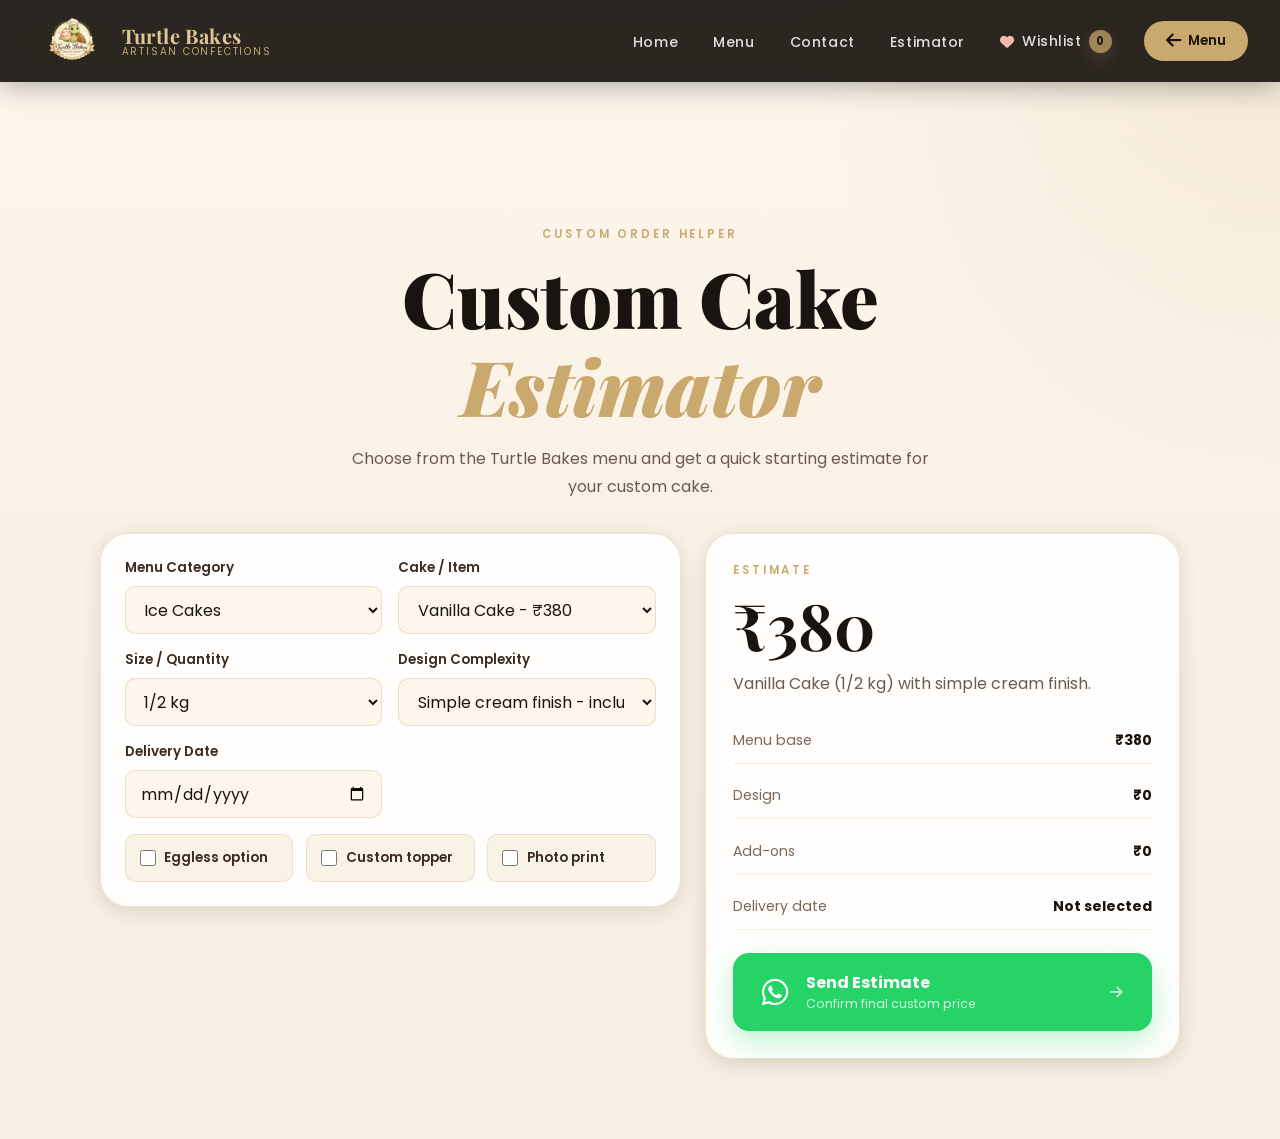
==== commit 9e0f3aeb: "updated website ui" ====
--- a/estimator.html
+++ b/estimator.html
@@ -5,7 +5,7 @@
   <meta charset="UTF-8" />
   <meta name="viewport" content="width=device-width, initial-scale=1.0" />
   <title>Custom Cake Estimator | Turtle Bakes</title>
-  <link rel="stylesheet" href="style.css" />
+  <link rel="stylesheet" href="style.css?v=5" />
   <link rel="icon" type="image/png" sizes="64x64" href="logo.png" />
   <link
     href="https://fonts.googleapis.com/css2?family=Playfair+Display:ital,wght@0,400;0,600;0,700;0,900;1,400;1,600&family=Poppins:wght@300;400;500;600&family=Cormorant+Garamond:ital,wght@0,300;0,400;1,300;1,400&display=swap"
@@ -113,7 +113,7 @@
   </main>
 
   <script src="js/wishlist.js"></script>
-  <script src="js/estimator.js"></script>
+  <script src="js/estimator.js?v=5"></script>
 </body>
 
 </html>
--- a/style.css
+++ b/style.css
@@ -29,11 +29,20 @@
 /* ─── RESET & BASE ─── */
 *, *::before, *::after { box-sizing: border-box; margin: 0; padding: 0; }
 html { scroll-behavior: smooth; font-size: 16px; }
+html,
+body {
+  width: 100%;
+  max-width: 100%;
+  overflow-x: hidden;
+}
 body {
   font-family: 'Poppins', sans-serif;
   background: var(--cream);
   color: var(--dark);
   overflow-x: hidden;
+}
+body.nav-open {
+  overflow: hidden;
 }
 img { display: block; width: 100%; object-fit: cover; }
 a { text-decoration: none; color: inherit; }
@@ -960,10 +969,15 @@
 .wishlist-detail-modal {
   position: fixed;
   inset: 0;
+  left: 0;
+  right: 0;
+  width: 100vw;
+  max-width: 100vw;
   z-index: 2500;
   display: grid;
   place-items: center;
-  padding: 1rem;
+  padding: clamp(0.65rem, 3vw, 1rem);
+  overflow-x: hidden;
   opacity: 0;
   visibility: hidden;
   transition: opacity 0.28s ease, visibility 0.28s ease;
@@ -981,9 +995,11 @@
 .wishlist-detail-card {
   position: relative;
   width: min(920px, 100%);
-  max-height: min(760px, calc(100vh - 2rem));
+  max-width: 100%;
+  max-height: min(760px, calc(100dvh - 2rem));
+  min-width: 0;
   display: grid;
-  grid-template-columns: minmax(0, 1fr) minmax(320px, 0.9fr);
+  grid-template-columns: minmax(0, 1fr) minmax(280px, 0.9fr);
   overflow: hidden;
   border-radius: var(--radius-lg);
   background: var(--cream);
@@ -1008,20 +1024,24 @@
 }
 .wishlist-detail-image img {
   height: 100%;
+  max-width: 100%;
   min-height: 430px;
 }
 .wishlist-detail-content {
+  min-width: 0;
   padding: 3rem 2rem;
   overflow-y: auto;
 }
 .wishlist-detail-content h2 {
   margin-bottom: 1rem;
   color: var(--dark);
+  overflow-wrap: anywhere;
 }
 .wishlist-detail-content p {
   color: #6b5b4e;
   line-height: 1.8;
   margin-bottom: 1.4rem;
+  overflow-wrap: anywhere;
 }
 .wishlist-detail-price {
   font-family: 'Playfair Display', serif;
@@ -1473,6 +1493,8 @@
 
 .btn-whatsapp-large {
   display: flex;
+  width: 100%;
+  min-width: 0;
   align-items: center;
   gap: 1.1rem;
   padding: 1.1rem 1.8rem;
@@ -1488,13 +1510,16 @@
   box-shadow: 0 16px 40px rgba(37,211,102,0.4);
 }
 .btn-whatsapp-large > i:first-child { font-size: 1.9rem; }
-.btn-whatsapp-large div { flex: 1; }
+.btn-whatsapp-large div { flex: 1; min-width: 0; }
 .btn-whatsapp-large span {
   display: block;
+  overflow-wrap: anywhere;
   font-weight: 700;
   font-size: 1rem;
 }
 .btn-whatsapp-large small {
+  display: block;
+  overflow-wrap: anywhere;
   font-size: 0.78rem;
   opacity: 0.8;
 }
@@ -1909,6 +1934,18 @@
   color: rgba(255,255,255,0.5);
   margin-bottom: 1.8rem;
 }
+.review-saved-count {
+  display: inline-flex;
+  align-items: center;
+  min-height: 1.9rem;
+  padding: 0.35rem 0.75rem;
+  margin-bottom: 1.3rem !important;
+  border-radius: 999px;
+  background: rgba(201,169,110,0.12);
+  color: var(--gold-light) !important;
+  font-size: 0.78rem !important;
+  font-weight: 600;
+}
 
 .review-form-row {
   display: grid;
@@ -2034,21 +2071,26 @@
 
   .nav-links {
     position: fixed;
-    top: 0; right: -100%;
-    width: 75%;
-    max-width: 300px;
-    height: 100vh;
+    top: 0;
+    right: 0;
+    left: 0;
+    width: 100vw;
+    max-width: 100vw;
+    height: 100dvh;
     background: var(--dark);
     flex-direction: column;
     justify-content: center;
     gap: 2rem;
-    transition: right 0.4s ease;
-    border-left: 1px solid rgba(201,169,110,0.1);
+    transform: translateX(100vw);
+    transition: transform 0.4s ease;
+    border-left: 0;
     padding: 2rem;
     z-index: 1001;
     overflow-y: auto;
-  }
-  .nav-links.open { right: 0; }
+    overflow-x: hidden;
+    box-shadow: none;
+  }
+  .nav-links.open { transform: translateX(0); }
   .nav-link { font-size: 1.05rem; }
   .wishlist-nav-link { justify-content: center; }
   .nav-cta-desktop { display: none !important; }
@@ -2101,7 +2143,9 @@
   .wishlist-page { padding-top: 2rem; }
   .wishlist-hero { padding-top: 4rem; }
   .wishlist-detail-card {
-    grid-template-columns: 1fr;
+    width: min(560px, calc(100vw - 1.5rem));
+    max-width: calc(100vw - 1.5rem);
+    grid-template-columns: minmax(0, 1fr);
     overflow-y: auto;
   }
   .wishlist-detail-image img {
@@ -2109,6 +2153,10 @@
     min-height: 280px;
   }
   .wishlist-detail-content { padding: 1.6rem; }
+  .btn-whatsapp-large {
+    gap: 0.85rem;
+    padding: 0.95rem 1rem;
+  }
   .estimator-page { padding-top: 2rem; }
   .estimator-hero { padding-top: 4rem; }
   .estimator-shell {
@@ -2163,10 +2211,62 @@
   .wishlist-page-actions { align-items: stretch; }
   .wishlist-view-btn { min-width: 0; }
   .wishlist-page-card { max-width: none; }
+  .wishlist-detail-modal { padding: 0.6rem; }
+  .wishlist-detail-card {
+    width: calc(100vw - 1.2rem) !important;
+    max-width: calc(100vw - 1.2rem) !important;
+    min-width: 0 !important;
+    max-height: calc(100dvh - 1.2rem);
+    border-radius: var(--radius);
+    justify-self: center;
+  }
+  .wishlist-detail-image img {
+    height: 220px;
+    min-height: 220px;
+  }
+  .wishlist-detail-content { padding: 1.15rem; }
+  .wishlist-detail-content h2 { font-size: 1.8rem; }
+  .wishlist-detail-price { font-size: 1.45rem; }
+  .btn-whatsapp-large {
+    width: 100%;
+    max-width: 100%;
+    gap: 0.65rem;
+    padding: 0.9rem 0.85rem;
+    border-radius: var(--radius-sm);
+  }
+  .btn-whatsapp-large > i:first-child { font-size: 1.45rem; }
+  .btn-whatsapp-large > i:last-child { display: none; }
   .estimator-shell { width: min(100% - 1.2rem, 1080px); }
   .wishlist-btn {
     width: 38px;
     height: 38px;
+  }
+  .nav-links {
+    left: 0;
+    right: 0;
+    width: 100%;
+    min-width: 100%;
+    max-width: none;
+    height: 100svh;
+    border-left: 0;
+  }
+  .nav-links.open { transform: translateX(0); }
+  .nav-container {
+    min-width: 0;
+  }
+  .nav-logo {
+    min-width: 0;
+  }
+  .logo-main {
+    font-size: 1rem;
+  }
+  .logo-tagline {
+    display: none;
+  }
+  .nav-cta-mobile {
+    padding: 0.45rem 0.7rem;
+    font-size: 0.7rem;
+    white-space: nowrap;
   }
   .stat-num { font-size: 2rem; }
   .hero { min-height: 100svh; }
@@ -2194,3 +2294,4 @@
     height: 36px;
   }
 }
+
